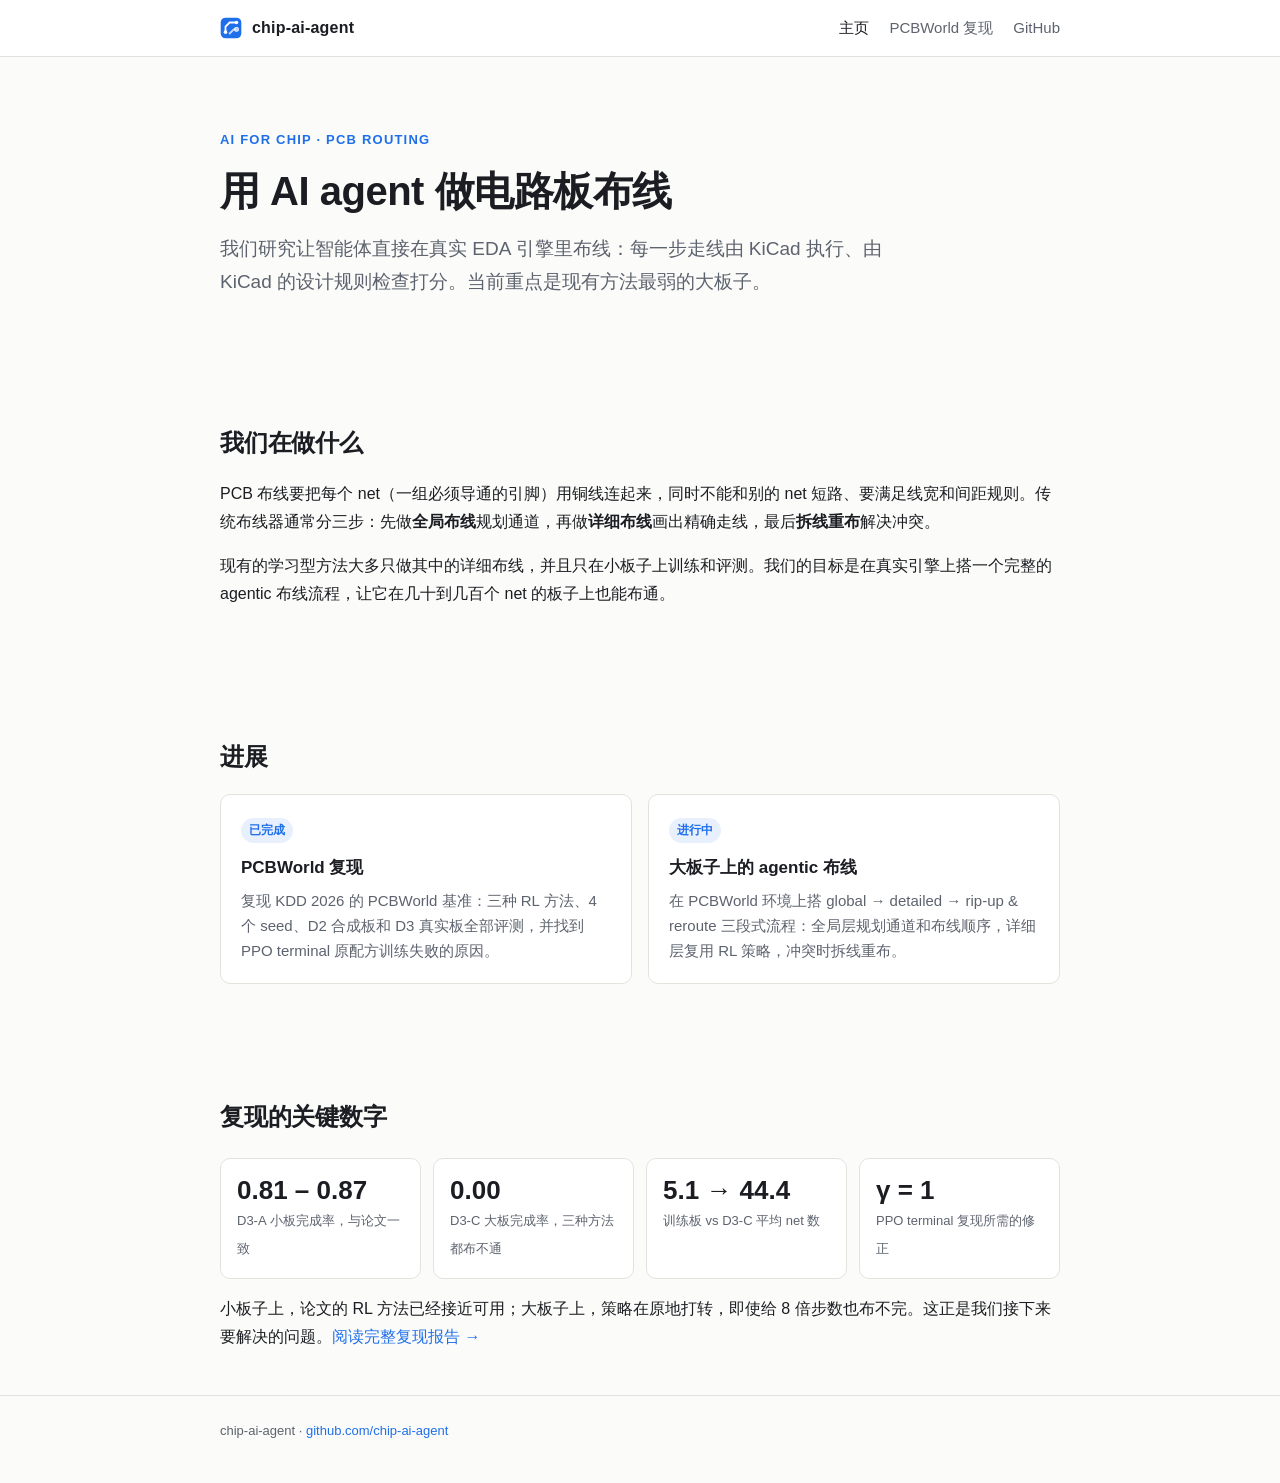
==== index.html @ b94de6af "Org homepage and PCBWorld reproduction report Co-Authored-By: Claude Opus 5.5 <noreply@anthropic.com" ====
<!doctype html>
<html lang="zh-CN">
<head>
<meta charset="utf-8">
<meta name="viewport" content="width=device-width, initial-scale=1">
<title>chip-ai-agent</title>
<meta name="description" content="chip-ai-agent：用 AI agent 做 PCB 与芯片设计自动化，当前聚焦 agentic PCB 布线。">
<link rel="icon" href="assets/logo.svg">
<link rel="stylesheet" href="assets/style.css">
</head>
<body>
<header class="topbar"><div class="wrap">
  <a class="brand" href="./"><img class="brand-mark" src="assets/logo.svg" alt="">chip-ai-agent</a>
  <nav class="nav"><a class="on" href="./">主页</a><a href="pcbworld/">PCBWorld 复现</a><a href="https://github.com/chip-ai-agent">GitHub</a></nav>
</div></header>

<main class="wrap">
  <div class="hero">
    <div class="eyebrow">AI for Chip · PCB Routing</div>
    <h1>用 AI agent 做电路板布线</h1>
    <p class="lead">我们研究让智能体直接在真实 EDA 引擎里布线：每一步走线由 KiCad 执行、由 KiCad 的设计规则检查打分。当前重点是现有方法最弱的大板子。</p>
  </div>

  <section>
    <h2>我们在做什么</h2>
    <p>PCB 布线要把每个 net（一组必须导通的引脚）用铜线连起来，同时不能和别的 net 短路、要满足线宽和间距规则。传统布线器通常分三步：先做<b>全局布线</b>规划通道，再做<b>详细布线</b>画出精确走线，最后<b>拆线重布</b>解决冲突。</p>
    <p>现有的学习型方法大多只做其中的详细布线，并且只在小板子上训练和评测。我们的目标是在真实引擎上搭一个完整的 agentic 布线流程，让它在几十到几百个 net 的板子上也能布通。</p>
  </section>

  <section>
    <h2>进展</h2>
    <div class="grid">
      <a class="card" href="pcbworld/">
        <span class="tag">已完成</span>
        <h3>PCBWorld 复现</h3>
        <p>复现 KDD 2026 的 PCBWorld 基准：三种 RL 方法、4 个 seed、D2 合成板和 D3 真实板全部评测，并找到 PPO terminal 原配方训练失败的原因。</p>
      </a>
      <div class="card">
        <span class="tag">进行中</span>
        <h3>大板子上的 agentic 布线</h3>
        <p>在 PCBWorld 环境上搭 global → detailed → rip-up &amp; reroute 三段式流程：全局层规划通道和布线顺序，详细层复用 RL 策略，冲突时拆线重布。</p>
      </div>
    </div>
  </section>

  <section>
    <h2>复现的关键数字</h2>
    <div class="stats">
      <div class="stat"><b>0.81 – 0.87</b><span>D3-A 小板完成率，与论文一致</span></div>
      <div class="stat"><b>0.00</b><span>D3-C 大板完成率，三种方法都布不通</span></div>
      <div class="stat"><b>5.1 → 44.4</b><span>训练板 vs D3-C 平均 net 数</span></div>
      <div class="stat"><b>γ = 1</b><span>PPO terminal 复现所需的修正</span></div>
    </div>
    <p>小板子上，论文的 RL 方法已经接近可用；大板子上，策略在原地打转，即使给 8 倍步数也布不完。这正是我们接下来要解决的问题。<a href="pcbworld/">阅读完整复现报告 →</a></p>
  </section>
</main>

<footer><div class="wrap">chip-ai-agent · <a href="https://github.com/chip-ai-agent">github.com/chip-ai-agent</a></div></footer>
</body>
</html>
---- assets/style.css ----
:root {
  --bg: #fbfbf9;
  --surface: #ffffff;
  --ink: #1b1d22;
  --muted: #5d636e;
  --line: #e3e3de;
  --accent: #1f6feb;
  --accent-soft: rgba(31, 111, 235, 0.10);
  --good: #1a7f37;
  --bad: #c0362c;
  --code-bg: #f2f2ee;
  --chart-muted: #b7b9b0;
  --chart-grid: #e6e6e1;
  --chart-axis: #8f939a;
}
@media (prefers-color-scheme: dark) {
  :root {
    --bg: #0f1115;
    --surface: #171a20;
    --ink: #e7e9ee;
    --muted: #9aa1ad;
    --line: #2a2f38;
    --accent: #5b9dff;
    --accent-soft: rgba(91, 157, 255, 0.14);
    --good: #4cc26b;
    --bad: #ff7a6e;
    --code-bg: #1d2129;
    --chart-muted: #5d636e;
    --chart-grid: #262b33;
    --chart-axis: #7d838e;
  }
}

* { box-sizing: border-box; }
html { -webkit-text-size-adjust: 100%; }
body {
  margin: 0;
  background: var(--bg);
  color: var(--ink);
  font-family: -apple-system, BlinkMacSystemFont, "Segoe UI", "PingFang SC", "Hiragino Sans GB",
    "Noto Sans SC", "Microsoft YaHei", sans-serif;
  font-size: 16px;
  line-height: 1.75;
}
a { color: var(--accent); text-decoration: none; }
a:hover { text-decoration: underline; }

.wrap { max-width: 880px; margin: 0 auto; padding: 0 20px; }

/* top bar */
.topbar { border-bottom: 1px solid var(--line); background: var(--surface); }
.topbar .wrap { display: flex; align-items: center; justify-content: space-between; height: 56px; gap: 16px; }
.brand { font-weight: 700; color: var(--ink); letter-spacing: 0.2px; display: flex; align-items: center; gap: 10px; }
.brand-mark { width: 22px; height: 22px; }
.nav { display: flex; gap: 20px; font-size: 15px; }
.nav a { color: var(--muted); }
.nav a:hover, .nav a.on { color: var(--ink); text-decoration: none; }

/* hero */
.hero { padding: 72px 0 40px; }
.hero h1 { font-size: 40px; line-height: 1.25; margin: 0 0 16px; letter-spacing: -0.5px; }
.hero p.lead { font-size: 19px; color: var(--muted); margin: 0; max-width: 680px; }
.eyebrow { font-size: 13px; font-weight: 600; letter-spacing: 1.2px; text-transform: uppercase; color: var(--accent); margin-bottom: 14px; }

section { padding: 28px 0; }
section > h2, .doc h2 { font-size: 24px; margin: 48px 0 12px; padding-top: 8px; letter-spacing: -0.2px; }
.doc h2 { border-top: 1px solid var(--line); padding-top: 32px; }
.doc h1 { font-size: 34px; line-height: 1.3; margin: 56px 0 8px; letter-spacing: -0.4px; }
.doc h3 { font-size: 18px; margin: 32px 0 8px; }
.meta { color: var(--muted); font-size: 14px; margin: 0 0 24px; }

/* cards */
.grid { display: grid; grid-template-columns: repeat(auto-fit, minmax(240px, 1fr)); gap: 16px; margin-top: 16px; }
.card { background: var(--surface); border: 1px solid var(--line); border-radius: 10px; padding: 20px; }
.card h3 { margin: 0 0 6px; font-size: 17px; }
.card p { margin: 0; color: var(--muted); font-size: 15px; line-height: 1.65; }
.card .tag { display: inline-block; font-size: 12px; font-weight: 600; padding: 2px 8px; border-radius: 999px; margin-bottom: 10px; background: var(--accent-soft); color: var(--accent); }
.card .tag.todo { background: var(--code-bg); color: var(--muted); }
a.card { display: block; color: inherit; transition: border-color .15s; }
a.card:hover { border-color: var(--accent); text-decoration: none; }

.stats { display: grid; grid-template-columns: repeat(auto-fit, minmax(150px, 1fr)); gap: 12px; margin: 20px 0 8px; }
.stat { background: var(--surface); border: 1px solid var(--line); border-radius: 10px; padding: 16px; }
.stat b { display: block; font-size: 26px; line-height: 1.2; }
.stat span { font-size: 13px; color: var(--muted); }

/* doc content */
.doc { padding-bottom: 80px; }
.doc p, .doc li { font-size: 16px; }
.doc ul, .doc ol { padding-left: 22px; }
.doc li { margin: 4px 0; }
.table-scroll { overflow-x: auto; margin: 16px 0; -webkit-overflow-scrolling: touch; }
table { border-collapse: collapse; width: 100%; font-size: 14px; background: var(--surface); }
th, td { border-bottom: 1px solid var(--line); padding: 8px 10px; text-align: left; vertical-align: top; }
th { font-weight: 600; background: var(--code-bg); white-space: nowrap; }
code { font-family: ui-monospace, SFMono-Regular, Menlo, Consolas, monospace; font-size: 0.88em; background: var(--code-bg); padding: 1px 5px; border-radius: 4px; }
pre { background: var(--code-bg); padding: 14px 16px; border-radius: 8px; overflow-x: auto; font-size: 13px; line-height: 1.6; }
pre code { background: none; padding: 0; }
blockquote { margin: 16px 0; padding: 4px 16px; border-left: 3px solid var(--accent); color: var(--muted); }

figure { margin: 24px 0; }
figure svg { width: 100%; height: auto; display: block; }
figcaption { font-size: 13px; color: var(--muted); margin-top: 8px; }

.toc { background: var(--surface); border: 1px solid var(--line); border-radius: 10px; padding: 14px 20px; margin: 24px 0; font-size: 15px; }
.toc ol { margin: 6px 0 0; padding-left: 20px; }

footer { border-top: 1px solid var(--line); color: var(--muted); font-size: 13px; padding: 24px 0 40px; }

@media (max-width: 600px) {
  .hero { padding: 48px 0 24px; }
  .hero h1 { font-size: 30px; }
  .hero p.lead { font-size: 17px; }
  .doc h1 { font-size: 27px; }
  .nav { gap: 14px; font-size: 14px; }
}
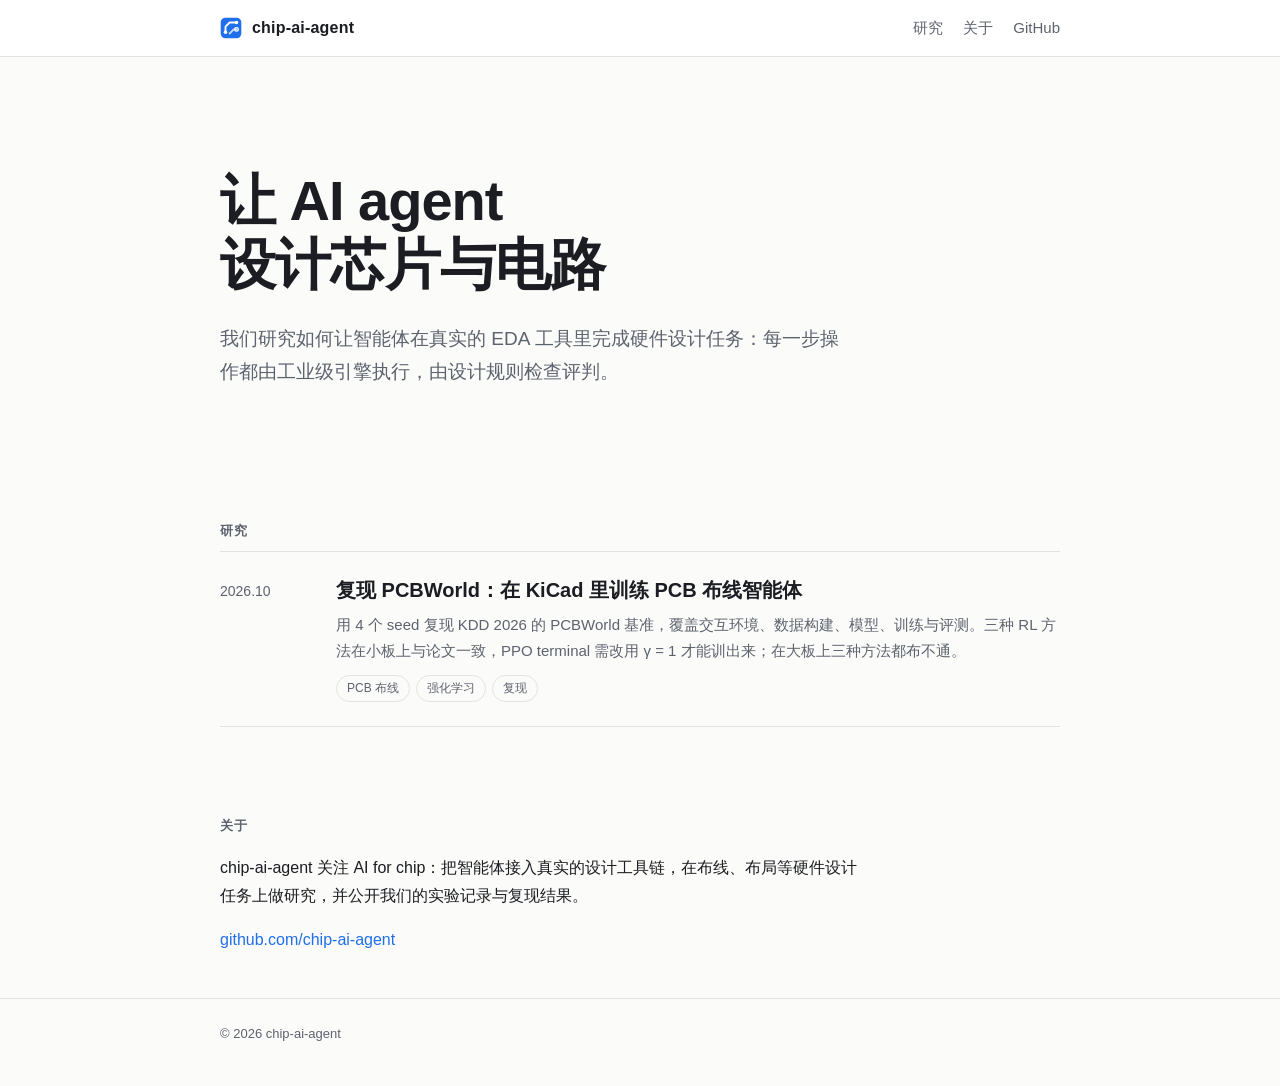
==== commit 9896a567: "Restructure homepage as a lab landing page with a research list Drop the section about our own routi" ====
--- a/index.html
+++ b/index.html
@@ -4,57 +4,45 @@
 <meta charset="utf-8">
 <meta name="viewport" content="width=device-width, initial-scale=1">
 <title>chip-ai-agent</title>
-<meta name="description" content="chip-ai-agent：用 AI agent 做 PCB 与芯片设计自动化，当前聚焦 agentic PCB 布线。">
+<meta name="description" content="chip-ai-agent：研究让 AI agent 在真实的 EDA 工具里完成芯片与电路设计。">
 <link rel="icon" href="assets/logo.svg">
 <link rel="stylesheet" href="assets/style.css">
 </head>
 <body>
 <header class="topbar"><div class="wrap">
   <a class="brand" href="./"><img class="brand-mark" src="assets/logo.svg" alt="">chip-ai-agent</a>
-  <nav class="nav"><a class="on" href="./">主页</a><a href="pcbworld/">PCBWorld 复现</a><a href="https://github.com/chip-ai-agent">GitHub</a></nav>
+  <nav class="nav"><a href="#research">研究</a><a href="#about">关于</a><a href="https://github.com/chip-ai-agent">GitHub</a></nav>
 </div></header>
 
 <main class="wrap">
-  <div class="hero">
-    <div class="eyebrow">AI for Chip · PCB Routing</div>
-    <h1>用 AI agent 做电路板布线</h1>
-    <p class="lead">我们研究让智能体直接在真实 EDA 引擎里布线：每一步走线由 KiCad 执行、由 KiCad 的设计规则检查打分。当前重点是现有方法最弱的大板子。</p>
+  <div class="hero home">
+    <h1>让 AI agent<br>设计芯片与电路</h1>
+    <p class="lead">我们研究如何让智能体在真实的 EDA 工具里完成硬件设计任务：每一步操作都由工业级引擎执行，由设计规则检查评判。</p>
   </div>
 
-  <section>
-    <h2>我们在做什么</h2>
-    <p>PCB 布线要把每个 net（一组必须导通的引脚）用铜线连起来，同时不能和别的 net 短路、要满足线宽和间距规则。传统布线器通常分三步：先做<b>全局布线</b>规划通道，再做<b>详细布线</b>画出精确走线，最后<b>拆线重布</b>解决冲突。</p>
-    <p>现有的学习型方法大多只做其中的详细布线，并且只在小板子上训练和评测。我们的目标是在真实引擎上搭一个完整的 agentic 布线流程，让它在几十到几百个 net 的板子上也能布通。</p>
+  <section id="research">
+    <h2 class="section-title">研究</h2>
+    <ul class="posts">
+      <li>
+        <a href="pcbworld/">
+          <span class="post-date">2026.10</span>
+          <span class="post-body">
+            <span class="post-title">复现 PCBWorld：在 KiCad 里训练 PCB 布线智能体</span>
+            <span class="post-desc">用 4 个 seed 复现 KDD 2026 的 PCBWorld 基准，覆盖交互环境、数据构建、模型、训练与评测。三种 RL 方法在小板上与论文一致，PPO terminal 需改用 γ = 1 才能训出来；在大板上三种方法都布不通。</span>
+            <span class="post-tags"><span>PCB 布线</span><span>强化学习</span><span>复现</span></span>
+          </span>
+        </a>
+      </li>
+    </ul>
   </section>
 
-  <section>
-    <h2>进展</h2>
-    <div class="grid">
-      <a class="card" href="pcbworld/">
-        <span class="tag">已完成</span>
-        <h3>PCBWorld 复现</h3>
-        <p>复现 KDD 2026 的 PCBWorld 基准：三种 RL 方法、4 个 seed、D2 合成板和 D3 真实板全部评测，并找到 PPO terminal 原配方训练失败的原因。</p>
-      </a>
-      <div class="card">
-        <span class="tag">进行中</span>
-        <h3>大板子上的 agentic 布线</h3>
-        <p>在 PCBWorld 环境上搭 global → detailed → rip-up &amp; reroute 三段式流程：全局层规划通道和布线顺序，详细层复用 RL 策略，冲突时拆线重布。</p>
-      </div>
-    </div>
-  </section>
-
-  <section>
-    <h2>复现的关键数字</h2>
-    <div class="stats">
-      <div class="stat"><b>0.81 – 0.87</b><span>D3-A 小板完成率，与论文一致</span></div>
-      <div class="stat"><b>0.00</b><span>D3-C 大板完成率，三种方法都布不通</span></div>
-      <div class="stat"><b>5.1 → 44.4</b><span>训练板 vs D3-C 平均 net 数</span></div>
-      <div class="stat"><b>γ = 1</b><span>PPO terminal 复现所需的修正</span></div>
-    </div>
-    <p>小板子上，论文的 RL 方法已经接近可用；大板子上，策略在原地打转，即使给 8 倍步数也布不完。这正是我们接下来要解决的问题。<a href="pcbworld/">阅读完整复现报告 →</a></p>
+  <section id="about">
+    <h2 class="section-title">关于</h2>
+    <p class="about">chip-ai-agent 关注 AI for chip：把智能体接入真实的设计工具链，在布线、布局等硬件设计任务上做研究，并公开我们的实验记录与复现结果。</p>
+    <p class="about"><a href="https://github.com/chip-ai-agent">github.com/chip-ai-agent</a></p>
   </section>
 </main>
 
-<footer><div class="wrap">chip-ai-agent · <a href="https://github.com/chip-ai-agent">github.com/chip-ai-agent</a></div></footer>
+<footer><div class="wrap">© 2026 chip-ai-agent</div></footer>
 </body>
 </html>
--- a/assets/style.css
+++ b/assets/style.css
@@ -114,3 +114,26 @@
   .doc h1 { font-size: 27px; }
   .nav { gap: 14px; font-size: 14px; }
 }
+
+/* home: lab-style landing */
+.hero.home { padding: 112px 0 72px; }
+.hero.home h1 { font-size: 56px; line-height: 1.15; letter-spacing: -1px; margin-bottom: 24px; }
+.hero.home p.lead { font-size: 19px; max-width: 620px; }
+.section-title { font-size: 13px !important; font-weight: 600; letter-spacing: 1.4px; color: var(--muted); text-transform: uppercase; margin: 24px 0 8px !important; }
+.posts { list-style: none; margin: 0; padding: 0; border-top: 1px solid var(--line); }
+.posts li { border-bottom: 1px solid var(--line); }
+.posts a { display: grid; grid-template-columns: 96px 1fr; gap: 20px; padding: 24px 0; color: inherit; }
+.posts a:hover { text-decoration: none; }
+.posts a:hover .post-title { color: var(--accent); }
+.post-date { color: var(--muted); font-size: 14px; padding-top: 3px; font-variant-numeric: tabular-nums; }
+.post-body { display: block; }
+.post-title { display: block; font-size: 20px; font-weight: 600; line-height: 1.4; margin-bottom: 8px; transition: color .15s; }
+.post-desc { display: block; color: var(--muted); font-size: 15px; line-height: 1.7; }
+.post-tags { display: flex; flex-wrap: wrap; gap: 6px; margin-top: 12px; }
+.post-tags span { font-size: 12px; padding: 2px 10px; border: 1px solid var(--line); border-radius: 999px; color: var(--muted); }
+.about { max-width: 640px; color: var(--ink); }
+@media (max-width: 600px) {
+  .hero.home { padding: 64px 0 40px; }
+  .hero.home h1 { font-size: 36px; }
+  .posts a { grid-template-columns: 1fr; gap: 6px; }
+}
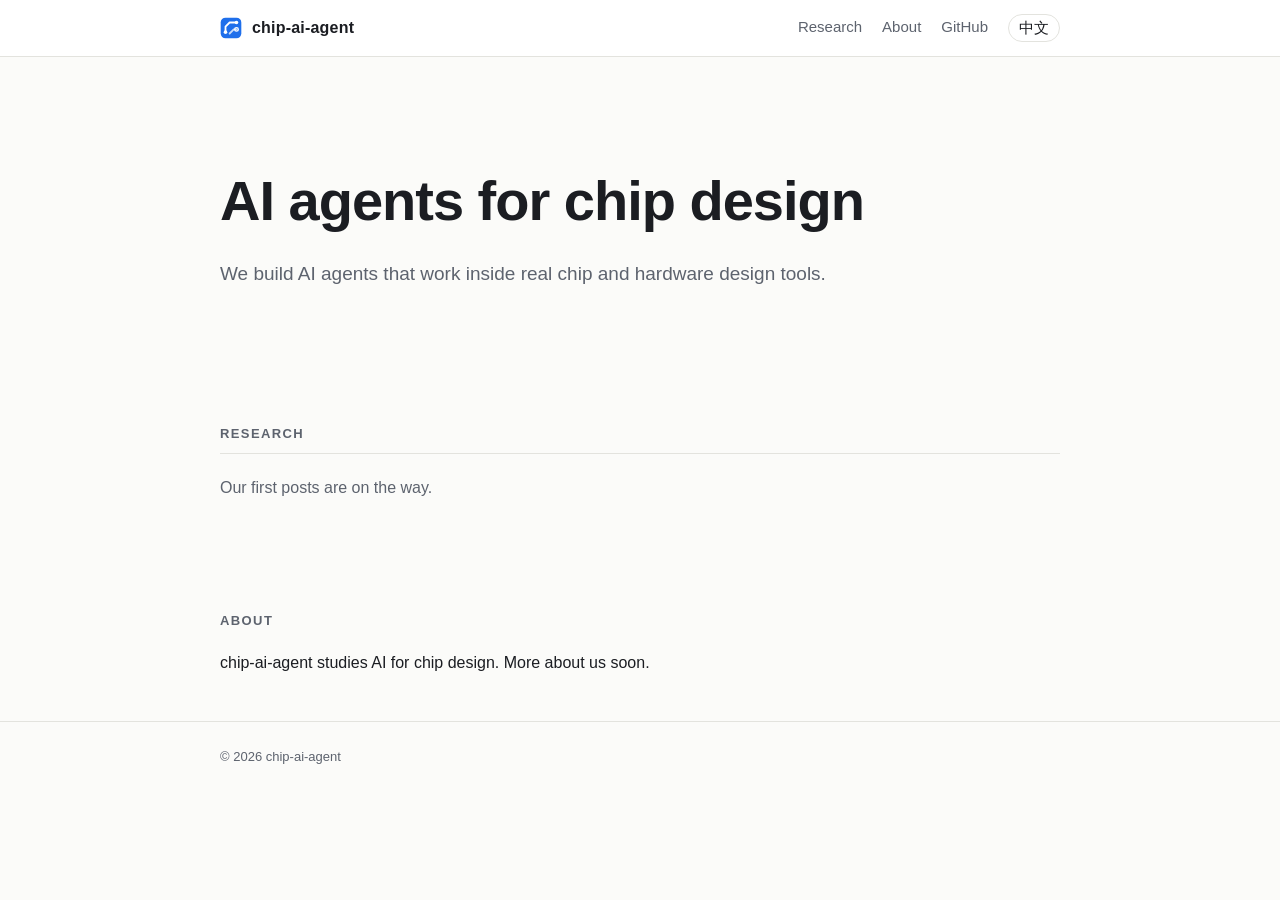
==== commit 875b3d85: "Replace content with a bilingual site framework English at /, Chinese at /zh/, generated by build.py" ====
--- a/index.html
+++ b/index.html
@@ -1,48 +1,37 @@
 <!doctype html>
-<html lang="zh-CN">
+<html lang="en">
 <head>
 <meta charset="utf-8">
 <meta name="viewport" content="width=device-width, initial-scale=1">
-<title>chip-ai-agent</title>
-<meta name="description" content="chip-ai-agent：研究让 AI agent 在真实的 EDA 工具里完成芯片与电路设计。">
-<link rel="icon" href="assets/logo.svg">
-<link rel="stylesheet" href="assets/style.css">
+<title>chip-ai-agent · AI agents for chip design</title>
+<meta name="description" content="We build AI agents that work inside real chip and hardware design tools.">
+<link rel="icon" href="./assets/logo.svg">
+<link rel="stylesheet" href="./assets/style.css">
 </head>
 <body>
 <header class="topbar"><div class="wrap">
-  <a class="brand" href="./"><img class="brand-mark" src="assets/logo.svg" alt="">chip-ai-agent</a>
-  <nav class="nav"><a href="#research">研究</a><a href="#about">关于</a><a href="https://github.com/chip-ai-agent">GitHub</a></nav>
+  <a class="brand" href="./"><img class="brand-mark" src="./assets/logo.svg" alt="">chip-ai-agent</a>
+  <nav class="nav">
+    <a href="./#research">Research</a>
+    <a href="./#about">About</a>
+    <a href="https://github.com/chip-ai-agent">GitHub</a>
+    <a class="lang" href="./zh/">中文</a>
+  </nav>
 </div></header>
-
 <main class="wrap">
   <div class="hero home">
-    <h1>让 AI agent<br>设计芯片与电路</h1>
-    <p class="lead">我们研究如何让智能体在真实的 EDA 工具里完成硬件设计任务：每一步操作都由工业级引擎执行，由设计规则检查评判。</p>
+    <h1>AI agents for chip design</h1>
+    <p class="lead">We build AI agents that work inside real chip and hardware design tools.</p>
   </div>
-
   <section id="research">
-    <h2 class="section-title">研究</h2>
-    <ul class="posts">
-      <li>
-        <a href="pcbworld/">
-          <span class="post-date">2026.10</span>
-          <span class="post-body">
-            <span class="post-title">复现 PCBWorld：在 KiCad 里训练 PCB 布线智能体</span>
-            <span class="post-desc">用 4 个 seed 复现 KDD 2026 的 PCBWorld 基准，覆盖交互环境、数据构建、模型、训练与评测。三种 RL 方法在小板上与论文一致，PPO terminal 需改用 γ = 1 才能训出来；在大板上三种方法都布不通。</span>
-            <span class="post-tags"><span>PCB 布线</span><span>强化学习</span><span>复现</span></span>
-          </span>
-        </a>
-      </li>
-    </ul>
+    <h2 class="section-title">Research</h2>
+    <p class="empty">Our first posts are on the way.</p>
   </section>
-
   <section id="about">
-    <h2 class="section-title">关于</h2>
-    <p class="about">chip-ai-agent 关注 AI for chip：把智能体接入真实的设计工具链，在布线、布局等硬件设计任务上做研究，并公开我们的实验记录与复现结果。</p>
-    <p class="about"><a href="https://github.com/chip-ai-agent">github.com/chip-ai-agent</a></p>
+    <h2 class="section-title">About</h2>
+    <p class="about">chip-ai-agent studies AI for chip design. More about us soon.</p>
   </section>
 </main>
-
 <footer><div class="wrap">© 2026 chip-ai-agent</div></footer>
 </body>
 </html>
--- a/assets/style.css
+++ b/assets/style.css
@@ -137,3 +137,9 @@
   .hero.home h1 { font-size: 36px; }
   .posts a { grid-template-columns: 1fr; gap: 6px; }
 }
+
+/* framework bits */
+.nav .lang { border: 1px solid var(--line); border-radius: 999px; padding: 0 10px; color: var(--ink); }
+.empty { color: var(--muted); padding: 20px 0; border-top: 1px solid var(--line); margin: 0; }
+.back { margin: 32px 0 0; font-size: 14px; }
+.doc .post-tags { margin: 0 0 24px; }
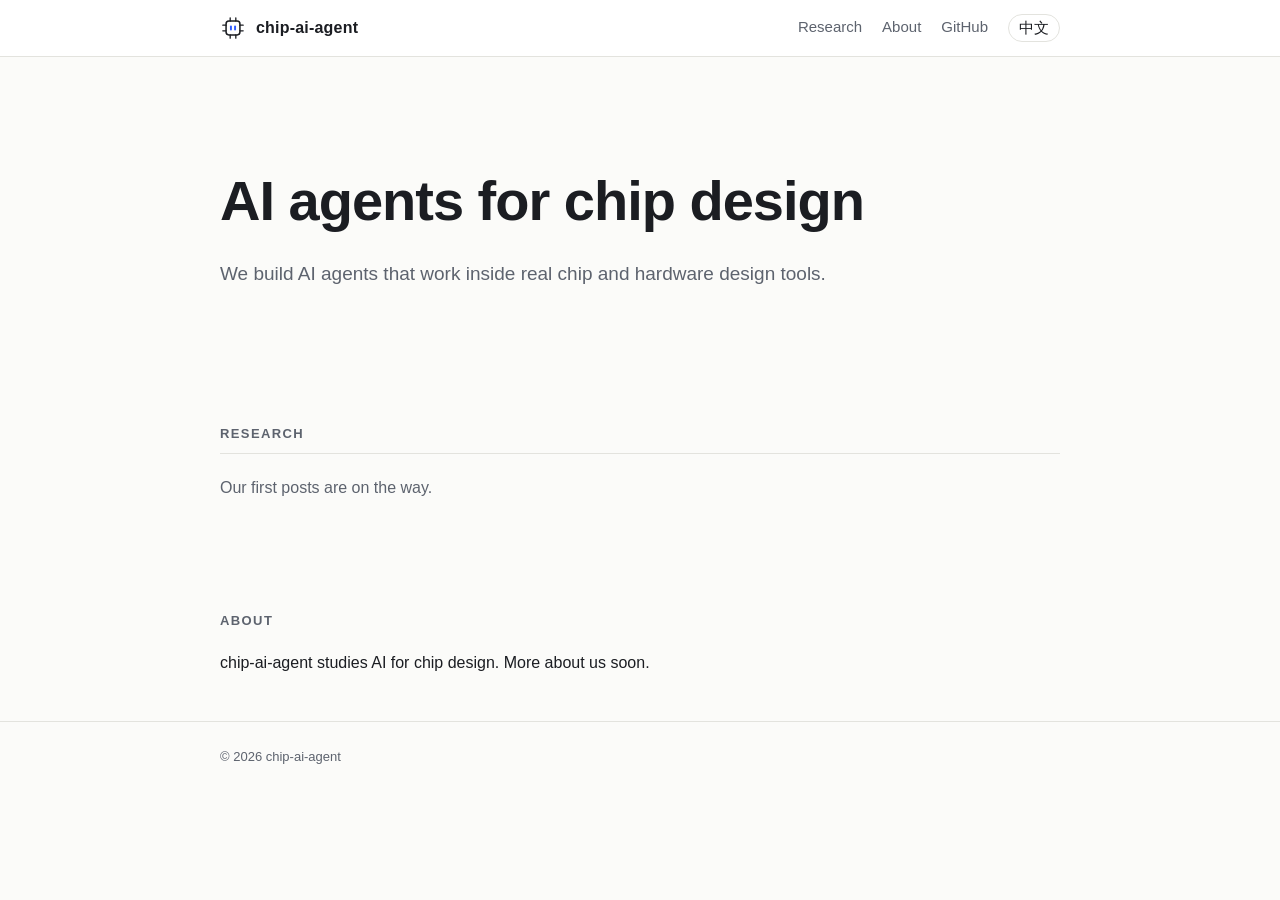
==== commit 83db9ec9: "Use the Chip Bot logo and its blue as the site accent The nav mark is inlined with currentColor so i" ====
--- a/index.html
+++ b/index.html
@@ -10,7 +10,7 @@
 </head>
 <body>
 <header class="topbar"><div class="wrap">
-  <a class="brand" href="./"><img class="brand-mark" src="./assets/logo.svg" alt="">chip-ai-agent</a>
+  <a class="brand" href="./"><svg class="brand-mark" viewBox="0 0 240 240" aria-hidden="true"><g stroke="currentColor" stroke-width="12" stroke-linecap="round" fill="none"><rect x="56" y="56" width="128" height="128" rx="26" stroke-width="14"/><path d="M94 56V26M146 56V26M94 184v30M146 184v30M56 94H26M56 146H26M184 94h30M184 146h30"/></g><rect x="92" y="98" width="18" height="44" rx="9" fill="var(--logo-accent)"/><rect x="130" y="98" width="18" height="44" rx="9" fill="var(--logo-accent)"/></svg>chip-ai-agent</a>
   <nav class="nav">
     <a href="./#research">Research</a>
     <a href="./#about">About</a>
--- a/assets/style.css
+++ b/assets/style.css
@@ -4,8 +4,9 @@
   --ink: #1b1d22;
   --muted: #5d636e;
   --line: #e3e3de;
-  --accent: #1f6feb;
-  --accent-soft: rgba(31, 111, 235, 0.10);
+  --accent: #2f5bff;
+  --accent-soft: rgba(47, 91, 255, 0.10);
+  --logo-accent: #2f5bff;
   --good: #1a7f37;
   --bad: #c0362c;
   --code-bg: #f2f2ee;
@@ -20,8 +21,9 @@
     --ink: #e7e9ee;
     --muted: #9aa1ad;
     --line: #2a2f38;
-    --accent: #5b9dff;
-    --accent-soft: rgba(91, 157, 255, 0.14);
+    --accent: #7d97ff;
+    --accent-soft: rgba(125, 151, 255, 0.14);
+    --logo-accent: #5a7bff;
     --good: #4cc26b;
     --bad: #ff7a6e;
     --code-bg: #1d2129;
@@ -51,7 +53,7 @@
 .topbar { border-bottom: 1px solid var(--line); background: var(--surface); }
 .topbar .wrap { display: flex; align-items: center; justify-content: space-between; height: 56px; gap: 16px; }
 .brand { font-weight: 700; color: var(--ink); letter-spacing: 0.2px; display: flex; align-items: center; gap: 10px; }
-.brand-mark { width: 22px; height: 22px; }
+.brand-mark { width: 26px; height: 26px; color: var(--ink); flex: none; }
 .nav { display: flex; gap: 20px; font-size: 15px; }
 .nav a { color: var(--muted); }
 .nav a:hover, .nav a.on { color: var(--ink); text-decoration: none; }
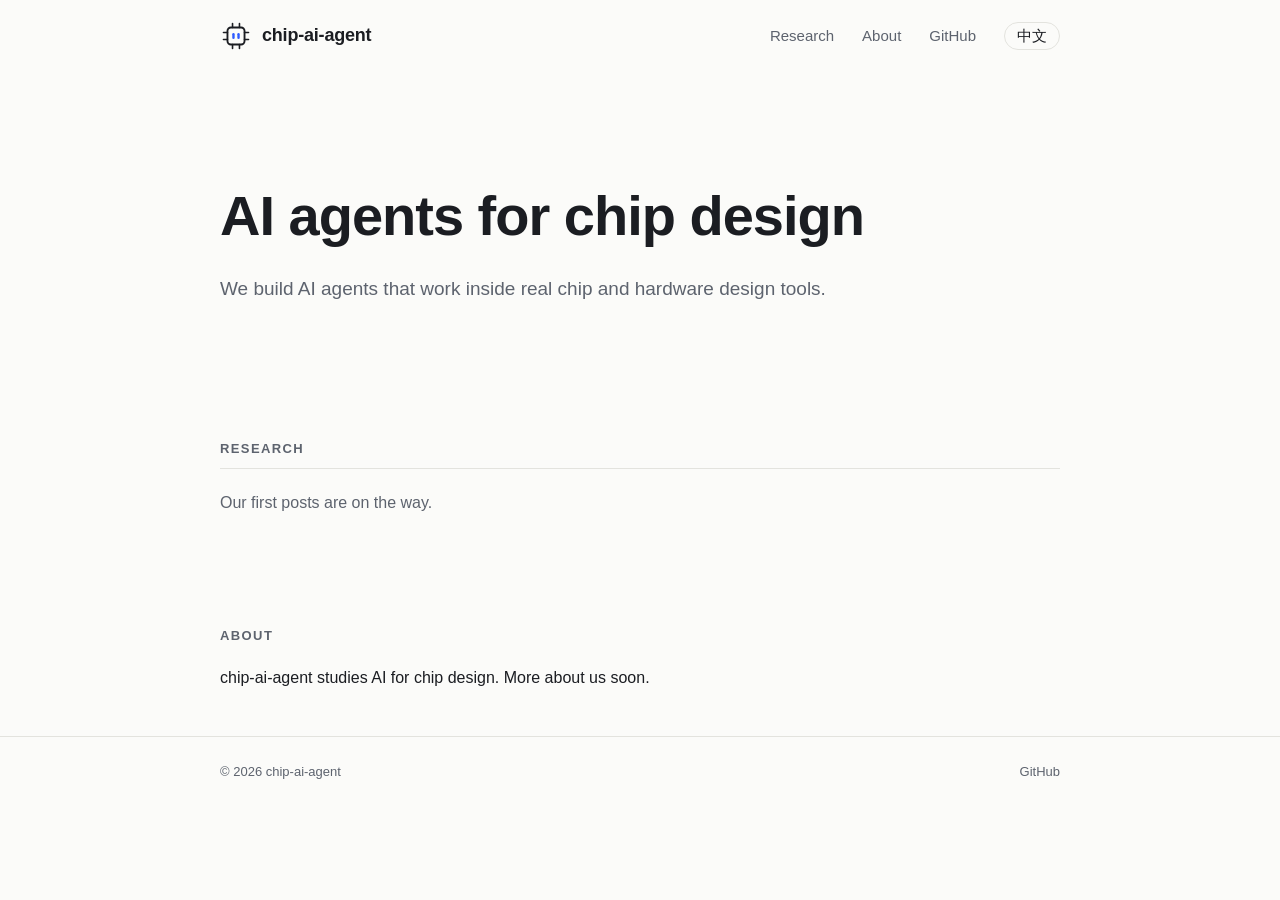
==== commit ffe1ac92: "Enlarge the nav bar based on reference lab sites 72px desktop / 60px mobile (references: Sakana 80, " ====
--- a/index.html
+++ b/index.html
@@ -14,7 +14,7 @@
   <nav class="nav">
     <a href="./#research">Research</a>
     <a href="./#about">About</a>
-    <a href="https://github.com/chip-ai-agent">GitHub</a>
+    <a class="gh" href="https://github.com/chip-ai-agent">GitHub</a>
     <a class="lang" href="./zh/">中文</a>
   </nav>
 </div></header>
@@ -32,6 +32,6 @@
     <p class="about">chip-ai-agent studies AI for chip design. More about us soon.</p>
   </section>
 </main>
-<footer><div class="wrap">© 2026 chip-ai-agent</div></footer>
+<footer><div class="wrap"><span>© 2026 chip-ai-agent</span><a href="https://github.com/chip-ai-agent">GitHub</a></div></footer>
 </body>
 </html>
--- a/assets/style.css
+++ b/assets/style.css
@@ -49,12 +49,13 @@
 
 .wrap { max-width: 880px; margin: 0 auto; padding: 0 20px; }
 
-/* top bar */
-.topbar { border-bottom: 1px solid var(--line); background: var(--surface); }
-.topbar .wrap { display: flex; align-items: center; justify-content: space-between; height: 56px; gap: 16px; }
-.brand { font-weight: 700; color: var(--ink); letter-spacing: 0.2px; display: flex; align-items: center; gap: 10px; }
-.brand-mark { width: 26px; height: 26px; color: var(--ink); flex: none; }
-.nav { display: flex; gap: 20px; font-size: 15px; }
+/* top bar — sized against Sakana (80px), Anthropic (84px), Together (60px), Thinking Machines (54px) */
+.topbar { background: var(--bg); }
+.topbar .wrap { display: flex; align-items: center; justify-content: space-between; height: 72px; gap: 24px; }
+.brand { font-weight: 650; font-size: 18px; letter-spacing: -0.2px; color: var(--ink); display: flex; align-items: center; gap: 10px; }
+.brand:hover { text-decoration: none; }
+.brand-mark { width: 32px; height: 32px; color: var(--ink); flex: none; }
+.nav { display: flex; align-items: center; gap: 28px; font-size: 15px; }
 .nav a { color: var(--muted); }
 .nav a:hover, .nav a.on { color: var(--ink); text-decoration: none; }
 
@@ -114,7 +115,11 @@
   .hero h1 { font-size: 30px; }
   .hero p.lead { font-size: 17px; }
   .doc h1 { font-size: 27px; }
-  .nav { gap: 14px; font-size: 14px; }
+  .topbar .wrap { height: 60px; gap: 12px; }
+  .brand { font-size: 16px; gap: 8px; }
+  .brand-mark { width: 28px; height: 28px; }
+  .nav { gap: 16px; font-size: 14px; }
+  .nav .gh { display: none; }
 }
 
 /* home: lab-style landing */
@@ -141,7 +146,9 @@
 }
 
 /* framework bits */
-.nav .lang { border: 1px solid var(--line); border-radius: 999px; padding: 0 10px; color: var(--ink); }
+.nav .lang { border: 1px solid var(--line); border-radius: 999px; padding: 2px 12px; color: var(--ink); line-height: 1.5; }
+footer .wrap { display: flex; justify-content: space-between; gap: 16px; flex-wrap: wrap; }
+footer a { color: var(--muted); }
 .empty { color: var(--muted); padding: 20px 0; border-top: 1px solid var(--line); margin: 0; }
 .back { margin: 32px 0 0; font-size: 14px; }
 .doc .post-tags { margin: 0 0 24px; }
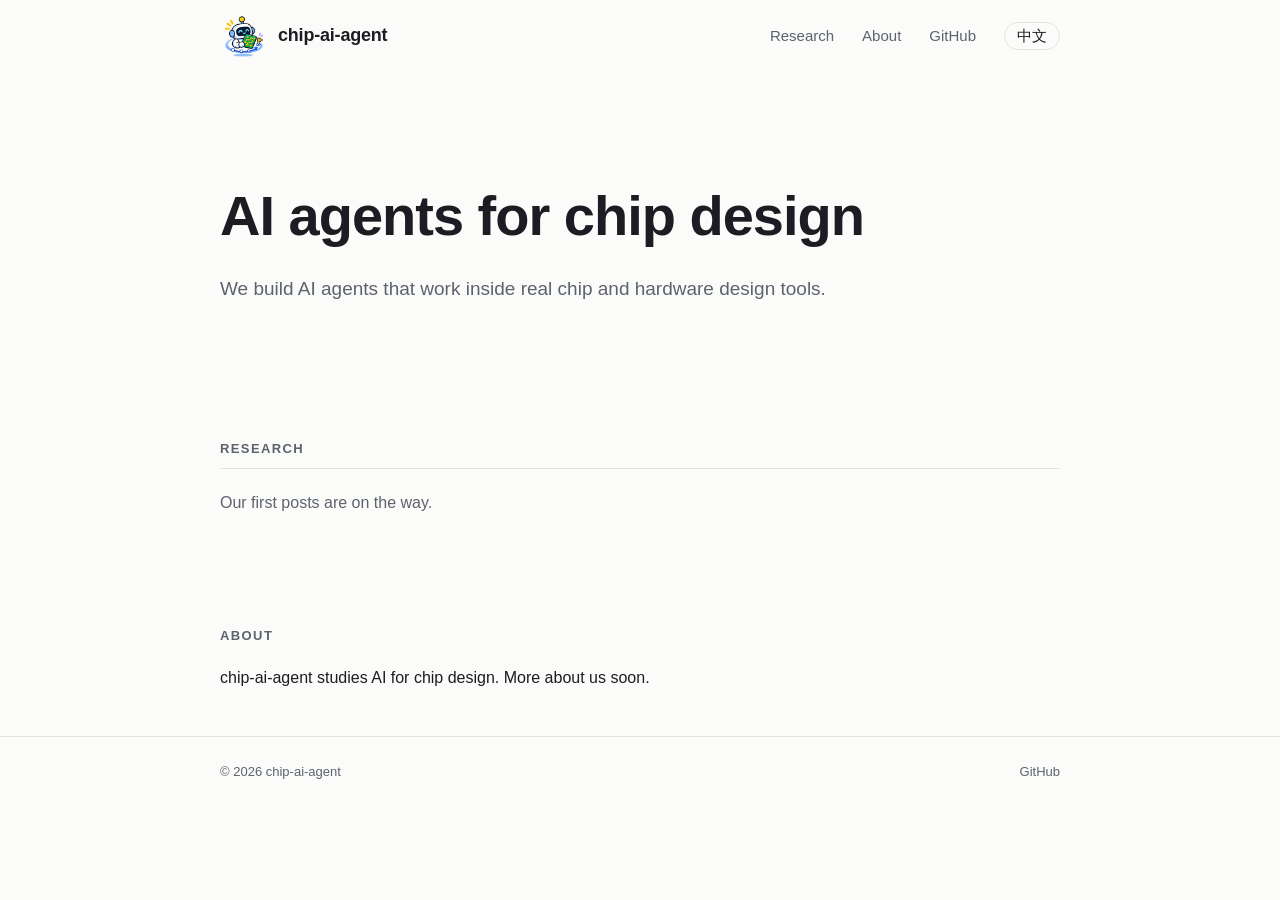
==== commit dc967180: "Use circuit-board robot logo for website branding and favicon" ====
--- a/index.html
+++ b/index.html
@@ -5,12 +5,12 @@
 <meta name="viewport" content="width=device-width, initial-scale=1">
 <title>chip-ai-agent · AI agents for chip design</title>
 <meta name="description" content="We build AI agents that work inside real chip and hardware design tools.">
-<link rel="icon" href="./assets/logo.svg">
+<link rel="icon" type="image/png" href="./assets/logo.png?v=circuit-robot">
 <link rel="stylesheet" href="./assets/style.css">
 </head>
 <body>
 <header class="topbar"><div class="wrap">
-  <a class="brand" href="./"><svg class="brand-mark" viewBox="0 0 240 240" aria-hidden="true"><g stroke="currentColor" stroke-width="12" stroke-linecap="round" fill="none"><rect x="56" y="56" width="128" height="128" rx="26" stroke-width="14"/><path d="M94 56V26M146 56V26M94 184v30M146 184v30M56 94H26M56 146H26M184 94h30M184 146h30"/></g><rect x="92" y="98" width="18" height="44" rx="9" fill="var(--logo-accent)"/><rect x="130" y="98" width="18" height="44" rx="9" fill="var(--logo-accent)"/></svg>chip-ai-agent</a>
+  <a class="brand" href="./"><img class="brand-mark" src="./assets/logo.png" alt="" width="48" height="48">chip-ai-agent</a>
   <nav class="nav">
     <a href="./#research">Research</a>
     <a href="./#about">About</a>
--- a/assets/style.css
+++ b/assets/style.css
@@ -54,7 +54,7 @@
 .topbar .wrap { display: flex; align-items: center; justify-content: space-between; height: 72px; gap: 24px; }
 .brand { font-weight: 650; font-size: 18px; letter-spacing: -0.2px; color: var(--ink); display: flex; align-items: center; gap: 10px; }
 .brand:hover { text-decoration: none; }
-.brand-mark { width: 32px; height: 32px; color: var(--ink); flex: none; }
+.brand-mark { width: 48px; height: 48px; object-fit: contain; flex: none; }
 .nav { display: flex; align-items: center; gap: 28px; font-size: 15px; }
 .nav a { color: var(--muted); }
 .nav a:hover, .nav a.on { color: var(--ink); text-decoration: none; }
@@ -117,7 +117,7 @@
   .doc h1 { font-size: 27px; }
   .topbar .wrap { height: 60px; gap: 12px; }
   .brand { font-size: 16px; gap: 8px; }
-  .brand-mark { width: 28px; height: 28px; }
+  .brand-mark { width: 40px; height: 40px; }
   .nav { gap: 16px; font-size: 14px; }
   .nav .gh { display: none; }
 }
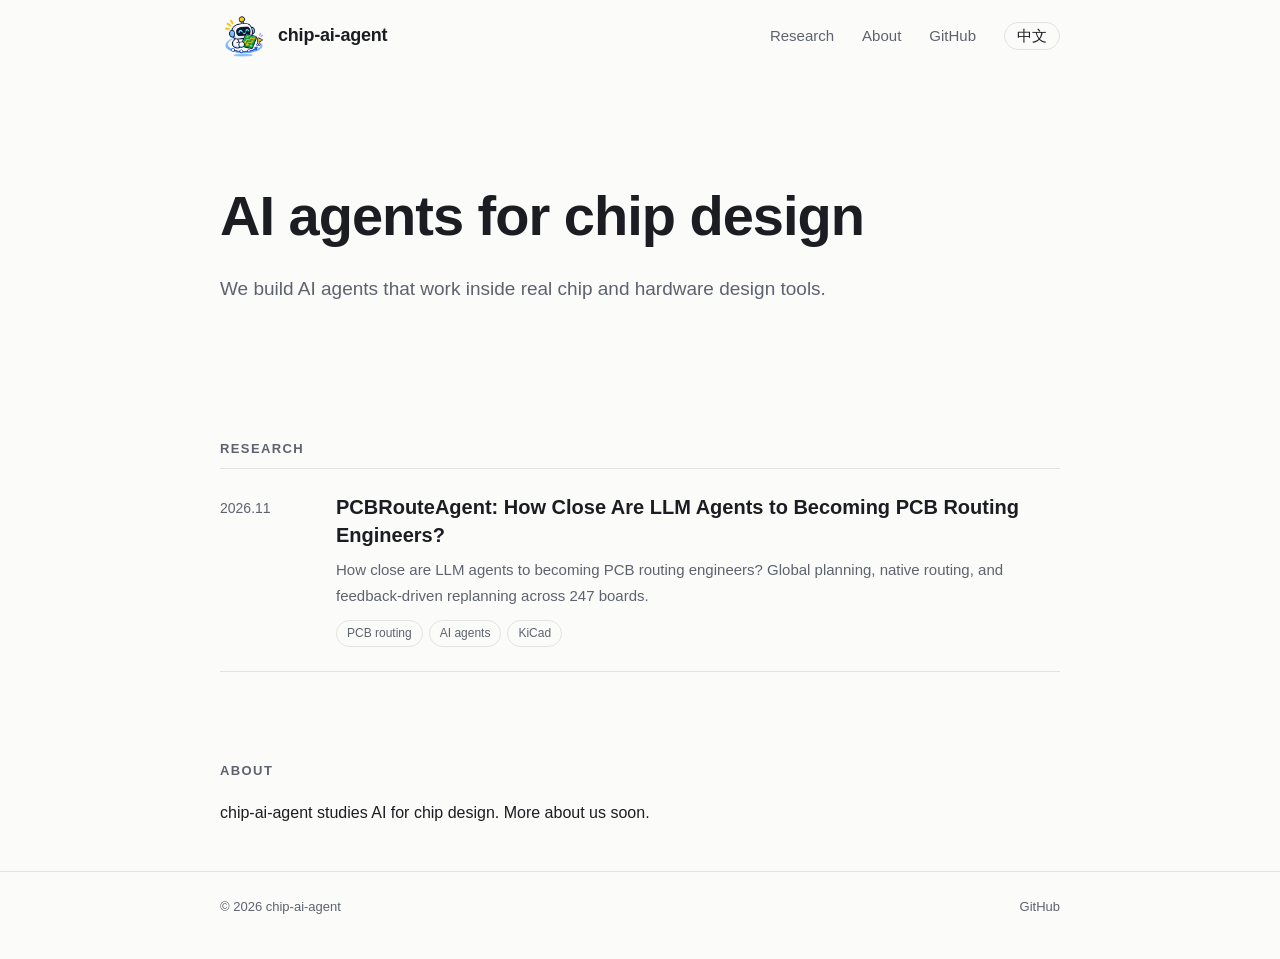
==== commit 0ba27d11: "Publish bilingual PCBRouteAgent research story with figure and case placeholders" ====
--- a/index.html
+++ b/index.html
@@ -25,7 +25,7 @@
   </div>
   <section id="research">
     <h2 class="section-title">Research</h2>
-    <p class="empty">Our first posts are on the way.</p>
+    <ul class="posts"><li><a href="research/pcbrouteagent/"><span class="post-date">2026.11</span><span class="post-body"><span class="post-title">PCBRouteAgent: How Close Are LLM Agents to Becoming PCB Routing Engineers?</span><span class="post-desc">How close are LLM agents to becoming PCB routing engineers? Global planning, native routing, and feedback-driven replanning across 247 boards.</span><span class="post-tags"><span>PCB routing</span><span>AI agents</span><span>KiCad</span></span></span></a></li></ul>
   </section>
   <section id="about">
     <h2 class="section-title">About</h2>
--- a/assets/style.css
+++ b/assets/style.css
@@ -152,3 +152,89 @@
 .empty { color: var(--muted); padding: 20px 0; border-top: 1px solid var(--line); margin: 0; }
 .back { margin: 32px 0 0; font-size: 14px; }
 .doc .post-tags { margin: 0 0 24px; }
+
+/* Research stories: a readable article with a quiet, sticky contents rail. */
+.research-article { max-width: 1120px; }
+.research-header { max-width: 840px; margin: 56px 0 44px; }
+.research-header .eyebrow { margin: 0 0 16px; }
+.research-header h1 { font-size: clamp(32px, 4.2vw, 48px); line-height: 1.16; letter-spacing: -1.2px; margin: 0 0 24px; text-wrap: balance; }
+.research-authors { margin: 0 0 6px; font-weight: 550; }
+.doc .research-affiliations { font-size: 13px; color: var(--muted); margin: 0 0 6px; }
+.doc .author-note { font-size: 12px; color: var(--muted); margin: 0 0 16px; }
+.research-header .meta { margin: 0 0 14px; }
+.research-header .post-tags { margin: 0 0 18px; }
+.research-links { display: flex; gap: 12px; flex-wrap: wrap; }
+.research-links a { border: 1px solid var(--line); padding: 7px 15px; border-radius: 6px; color: var(--ink); font-size: 14px; background: var(--surface); }
+.research-links a:first-child { background: var(--accent); color: var(--bg); border-color: var(--accent); }
+.research-links a:hover { text-decoration: none; border-color: var(--accent); }
+.research-links a span { padding-left: 10px; }
+.article-layout { display: grid; grid-template-columns: 190px minmax(0, 1fr); gap: 48px; align-items: start; }
+.article-body { min-width: 0; }
+.article-body img { max-width: 100%; height: auto; }
+.reserved-figure > img { display: block; width: 100%; }
+.article-body > p { margin: 16px 0; }
+.article-body h2 { scroll-margin-top: 24px; line-height: 1.3; }
+.article-toc { position: sticky; top: 28px; font-size: 13px; line-height: 1.5; padding-top: 10px; }
+.article-toc > p { font-size: 11px; letter-spacing: 1px; text-transform: uppercase; font-weight: 650; color: var(--muted); margin: 0 0 14px; }
+.article-toc .toc { background: transparent; border: 0; border-radius: 0; padding: 0; margin: 0; }
+.article-toc ul { list-style: none; padding: 0; margin: 0; }
+.article-toc li { font-size: 13px; margin: 0 0 12px; }
+.article-toc a { color: var(--muted); display: block; border-left: 2px solid var(--line); padding-left: 12px; }
+.article-toc a:hover, .article-toc a:focus-visible { color: var(--accent); border-color: var(--accent); text-decoration: none; }
+.research-tldr { border-left: 3px solid var(--accent); padding: 20px 24px; background: var(--accent-soft); }
+.research-tldr .eyebrow { display: block; margin: 0 0 8px; }
+.research-tldr p { margin: 0; }
+.reserved-figure { border: 1px solid var(--line); background: var(--surface); border-radius: 8px; overflow: hidden; margin: 28px 0; }
+.figure-space { min-height: 260px; display: flex; flex-direction: column; align-items: center; justify-content: center; gap: 14px; padding: 28px; text-align: center; background-image: radial-gradient(var(--line) 1px, transparent 1px); background-size: 18px 18px; }
+.figure-space strong { font-size: 20px; line-height: 1.4; max-width: 480px; font-weight: 550; }
+.figure-space > span:last-child { font-size: 13px; color: var(--muted); background: var(--bg); padding: 3px 10px; }
+.slot-index { font-size: 11px; letter-spacing: 1px; font-weight: 600; color: var(--accent); }
+.method-slot .figure-space { min-height: 320px; }
+.reserved-figure figcaption { margin: 0; padding: 12px 16px; border-top: 1px solid var(--line); line-height: 1.5; }
+.article-body table { font-variant-numeric: tabular-nums; line-height: 1.5; }
+.article-body th, .article-body td { padding: 12px; }
+.article-body td:first-child { white-space: nowrap; }
+.evaluation-note { margin: 20px 0; padding: 14px 18px; background: var(--code-bg); border-radius: 6px; font-size: 14px; }
+.evaluation-note summary { cursor: pointer; font-weight: 550; }
+.evaluation-note p { font-size: 14px; line-height: 1.7; margin-bottom: 0; }
+.comparison-key { display: flex; flex-wrap: wrap; gap: 8px 20px; font-size: 12px; color: var(--muted); margin: 24px 0 14px; }
+.comparison-key span { display: inline-flex; align-items: center; gap: 6px; }
+.comparison-key i { width: 10px; height: 10px; display: inline-block; border-radius: 2px; }
+.baseline-key { background: var(--chart-muted); }
+.ours-key { background: var(--accent); }
+.comparison-chart { border-top: 1px solid var(--line); border-bottom: 1px solid var(--line); padding: 16px 0; }
+.comparison-row { display: grid; grid-template-columns: 46px minmax(0, 1fr) 80px; gap: 14px; align-items: center; padding: 12px 0; font-variant-numeric: tabular-nums; }
+.comparison-row > strong { font-size: 13px; }
+.comparison-row > b { font-size: 13px; text-align: right; color: var(--accent); font-weight: 600; }
+.bar-pair { display: grid; gap: 6px; }
+.result-bar { position: relative; height: 27px; background: var(--code-bg); border-radius: 3px; }
+.result-bar::before { content: ''; position: absolute; inset: 0 auto 0 0; width: var(--value); border-radius: 3px; }
+.baseline-bar::before { background: var(--chart-muted); }
+.ours-bar::before { background: var(--accent); }
+.result-bar span { position: relative; display: inline-block; margin: 3px 0 0 6px; padding: 0 4px; font-size: 11px; font-weight: 600; line-height: 21px; background: var(--surface); color: var(--ink); border-radius: 2px; }
+.case-reserve { display: grid; grid-template-columns: repeat(3, minmax(0, 1fr)); gap: 14px; margin: 28px 0; }
+.case-stage { min-width: 0; border-top: 2px solid var(--line); padding-top: 12px; }
+.case-image-space { min-height: 155px; display: flex; align-items: center; justify-content: center; font-size: 12px; color: var(--muted); margin: 12px 0; padding: 16px; text-align: center; border: 1px dashed var(--line); border-radius: 4px; background: var(--surface); }
+.case-stage h3 { font-size: 15px; margin: 12px 0 6px; line-height: 1.4; }
+.case-stage p { font-size: 13px; line-height: 1.6; color: var(--muted); margin: 0; }
+a:focus-visible, summary:focus-visible { outline: 2px solid var(--accent); outline-offset: 4px; }
+@media (max-width: 900px) {
+  .article-layout { display: block; }
+  .article-toc { position: static; margin-bottom: 28px; border-bottom: 1px solid var(--line); padding-bottom: 18px; }
+  .article-toc ul { display: flex; flex-wrap: wrap; gap: 8px 18px; }
+  .article-toc li { margin: 0; }
+  .article-toc a { padding-left: 8px; }
+  .article-body { max-width: 760px; }
+}
+@media (max-width: 600px) {
+  .research-header { margin-top: 36px; }
+  .research-header h1 { font-size: 32px; letter-spacing: -0.6px; }
+  .research-tldr { padding: 16px 18px; }
+  .figure-space { min-height: 220px; padding: 20px; }
+  .method-slot .figure-space { min-height: 260px; }
+  .figure-space strong { font-size: 18px; }
+  .comparison-row { grid-template-columns: 38px minmax(0, 1fr) 68px; gap: 8px; }
+  .comparison-row > b { font-size: 11px; }
+  .case-reserve { grid-template-columns: 1fr; gap: 24px; }
+  .case-image-space { min-height: 200px; }
+}
